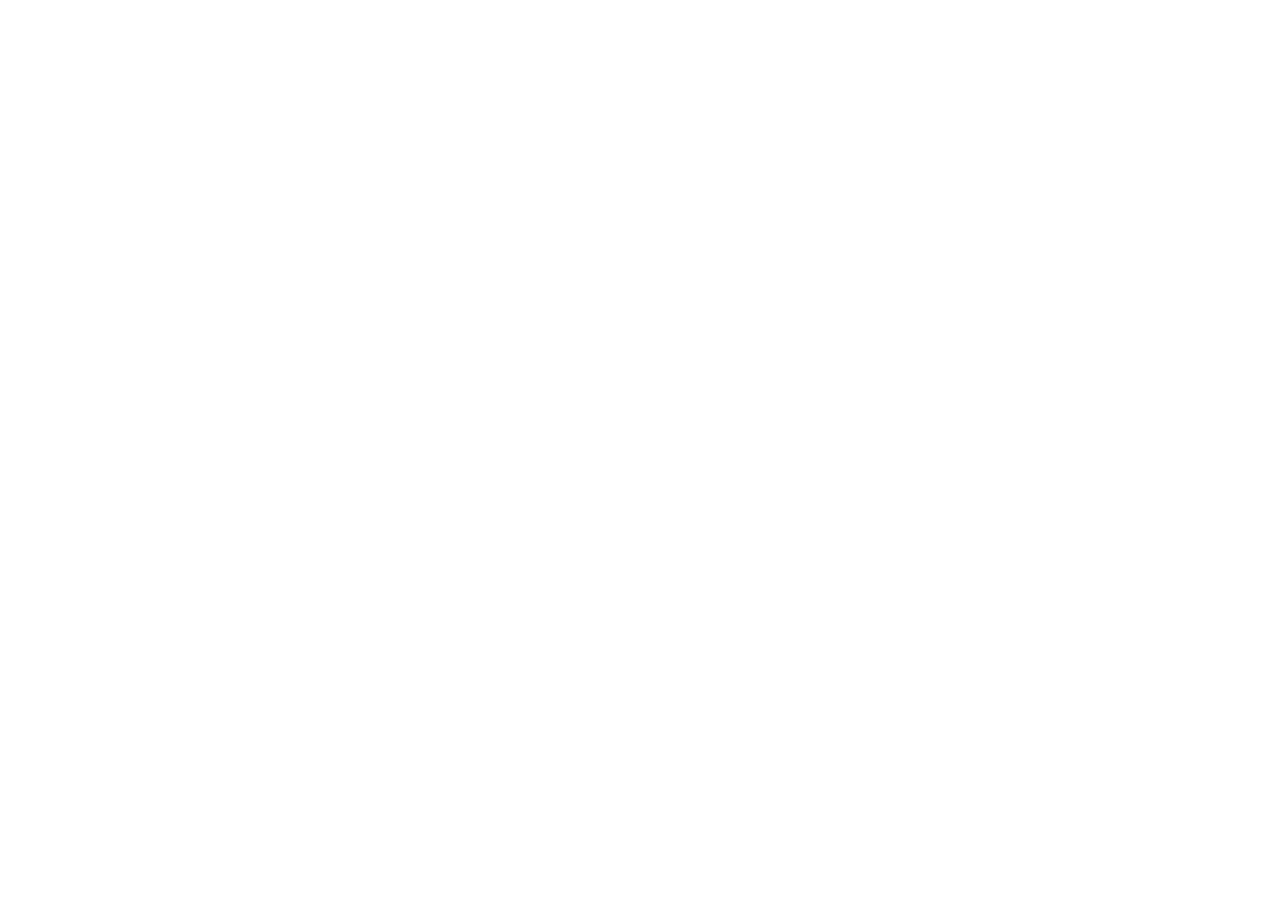
==== app.html @ 72060663 "feat: Cria o prejeto e define a dimensão do palco do jogo" ====
<!DOCTYPE html>
<html lang="pt-br">
<head>
    <meta charset="UTF-8">
    <meta name="viewport" content="width=device-width, initial-scale=1.0">
    <title>Document</title>
    <script src="jogo.js"></script>
</head>
<body onresize="ajustaTamanhoPalcoJogo()">
    
</body>
</html>
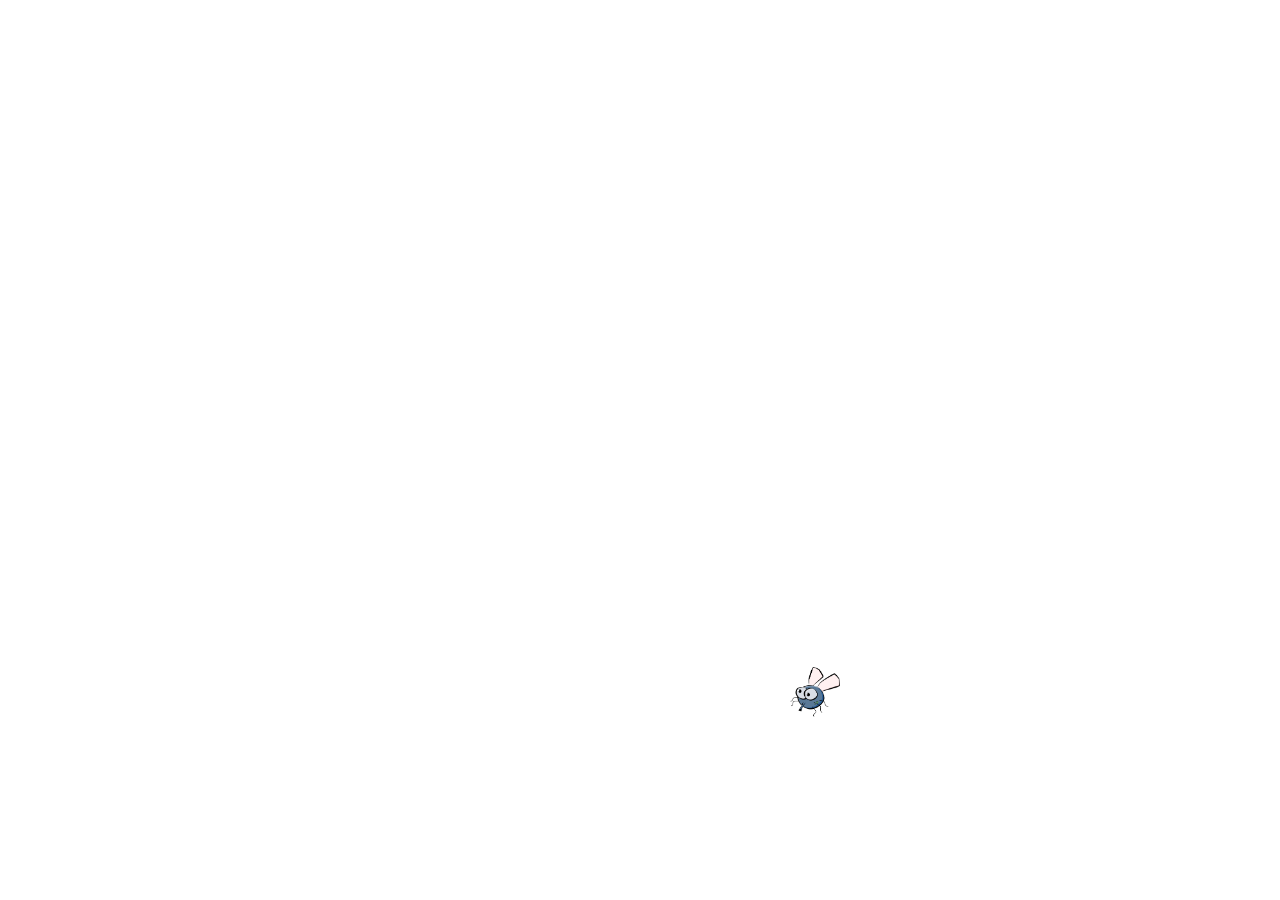
==== commit 7defbb92: "feat: adicionado função de posições randômicas" ====
--- a/app.html
+++ b/app.html
@@ -5,8 +5,14 @@
     <meta name="viewport" content="width=device-width, initial-scale=1.0">
     <title>Document</title>
     <script src="jogo.js"></script>
+    <link rel="stylesheet" href="estilo.css">
 </head>
 <body onresize="ajustaTamanhoPalcoJogo()">
     
+
+
+    <script>
+        posicaoRandomica()
+    </script>
 </body>
 </html>
--- a/estilo.css
+++ b/estilo.css
@@ -0,0 +1,4 @@
+.mosquito1{
+    width: 50px;
+    height: 50px;
+}
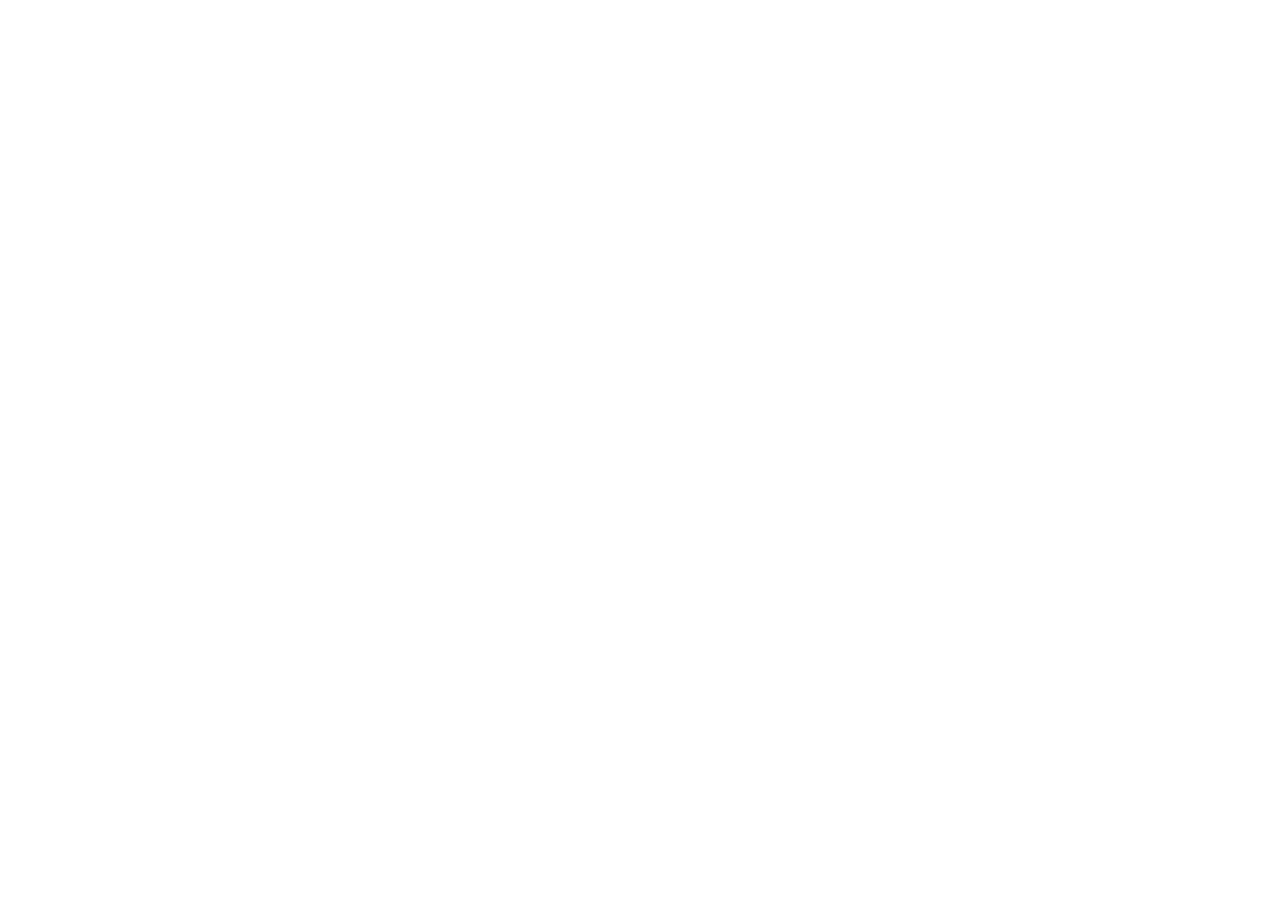
==== commit bd974730: "feat: adiciona função de remover/adicionar elemento no intervalo de tempo" ====
--- a/app.html
+++ b/app.html
@@ -12,7 +12,10 @@
 
 
     <script>
-        posicaoRandomica()
+      
+        setInterval(function(){
+           posicaoRandomica() 
+        }, 1000)
     </script>
 </body>
 </html>
--- a/estilo.css
+++ b/estilo.css
@@ -1,4 +1,18 @@
 .mosquito1{
     width: 50px;
     height: 50px;
+}
+.mosquito2{
+    width: 70px;
+    height: 70px;
+}
+.mosquito3{
+    width: 90px;
+    height: 90px;
+}
+.ladoA{
+    transform: scaleX(1);
+}
+.ladoB{
+    transform: scaleX(-1);
 }
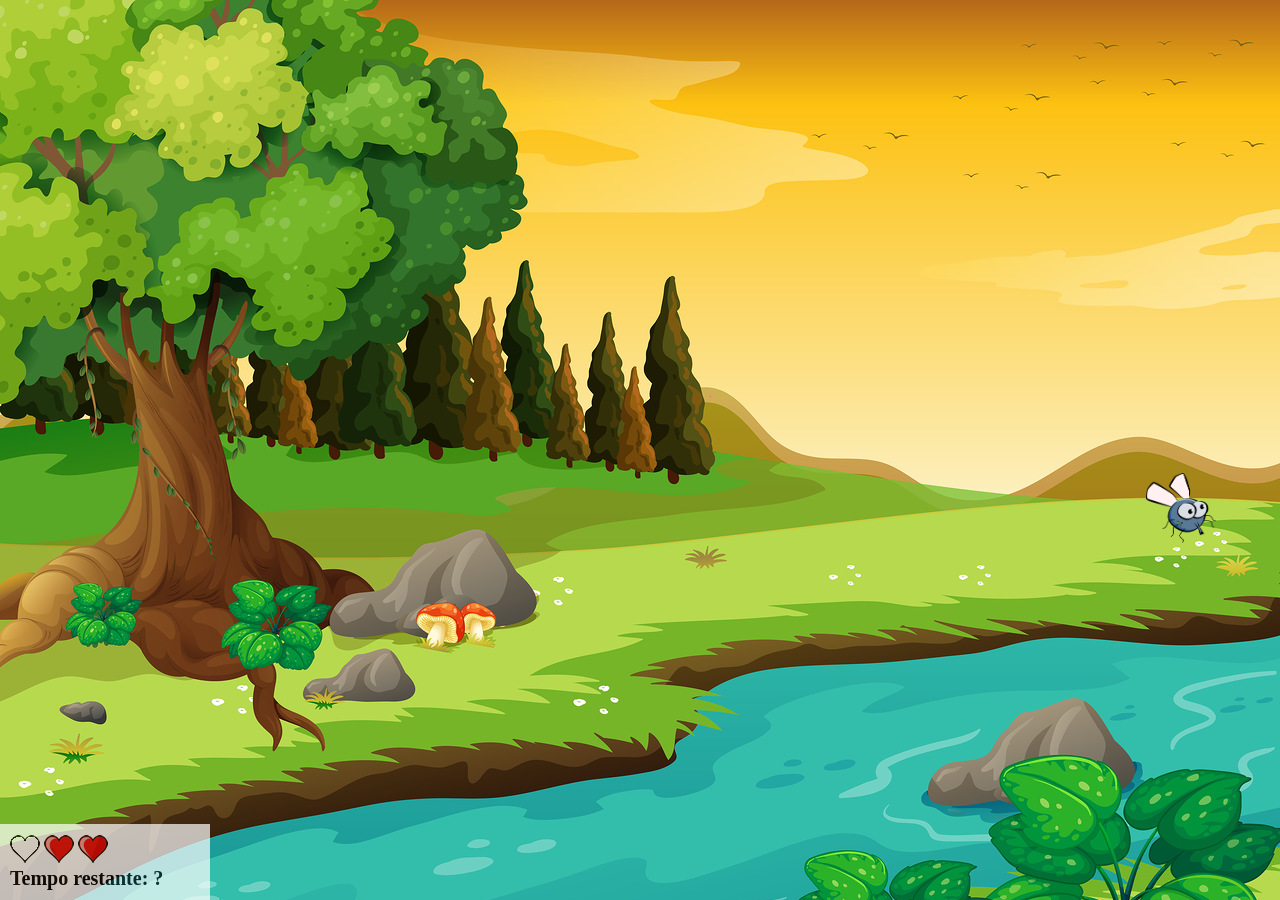
==== commit 669839c9: "feat: adiciona o cenário" ====
--- a/app.html
+++ b/app.html
@@ -9,7 +9,14 @@
 </head>
 <body onresize="ajustaTamanhoPalcoJogo()">
     
-
+    <div class="painel">
+        <div class="vidas">
+            <img src="imagens/coracao_vazio.png">
+            <img src="imagens/coracao_cheio.png">
+            <img src="imagens/coracao_cheio.png">
+        </div>
+        <div class="cronometro">Tempo restante: ?</div>
+    </div>
 
     <script>
       
--- a/estilo.css
+++ b/estilo.css
@@ -1,3 +1,8 @@
+body{
+    background-image: url(imagens/bg.jpg);
+    background-repeat: no-repeat;
+    background-size: 100%;
+}
 .mosquito1{
     width: 50px;
     height: 50px;
@@ -15,4 +20,22 @@
 }
 .ladoB{
     transform: scaleX(-1);
+}
+.painel{
+    position: absolute;
+    width:190px;
+    padding: 10px;
+    bottom:0px;
+    left: 0px;
+    border-top: solid 1px #fff;
+    background-color: #fff;
+    opacity: 0.7;
+}
+.vidas{
+    float: left;
+}
+.cronometro{
+    float: left;
+    font-size: 20px;
+    font-weight: bold;
 }
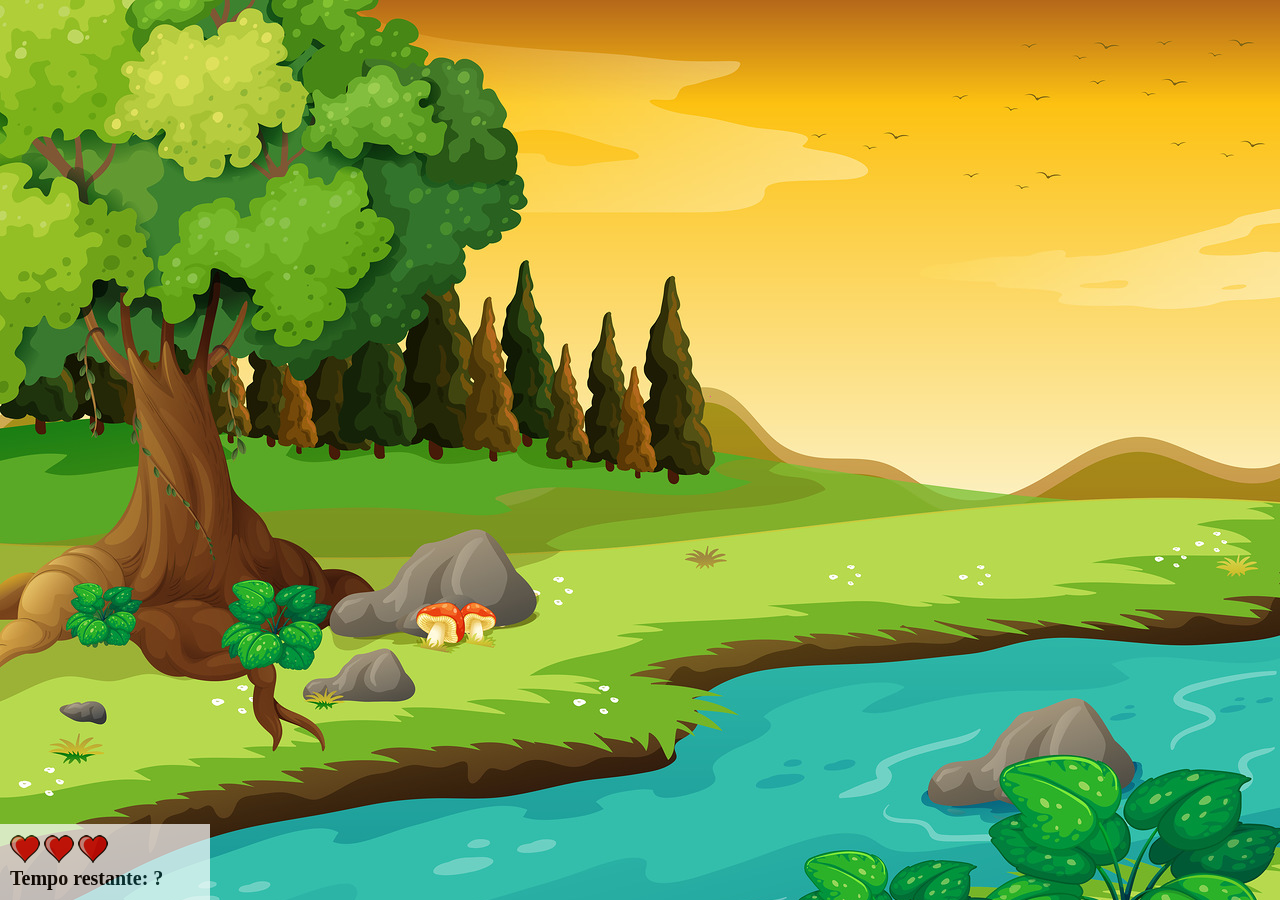
==== commit 7d9a7bf9: "feat: adiciona sistema de vidas e lógica de cliques no elemento" ====
--- a/app.html
+++ b/app.html
@@ -11,9 +11,9 @@
     
     <div class="painel">
         <div class="vidas">
-            <img src="imagens/coracao_vazio.png">
-            <img src="imagens/coracao_cheio.png">
-            <img src="imagens/coracao_cheio.png">
+            <img id="v1" src="imagens/coracao_cheio.png">
+            <img id="v2" src="imagens/coracao_cheio.png">
+            <img id="v3" src="imagens/coracao_cheio.png">
         </div>
         <div class="cronometro">Tempo restante: ?</div>
     </div>
@@ -22,7 +22,7 @@
       
         setInterval(function(){
            posicaoRandomica() 
-        }, 1000)
+        }, 2000)
     </script>
 </body>
 </html>
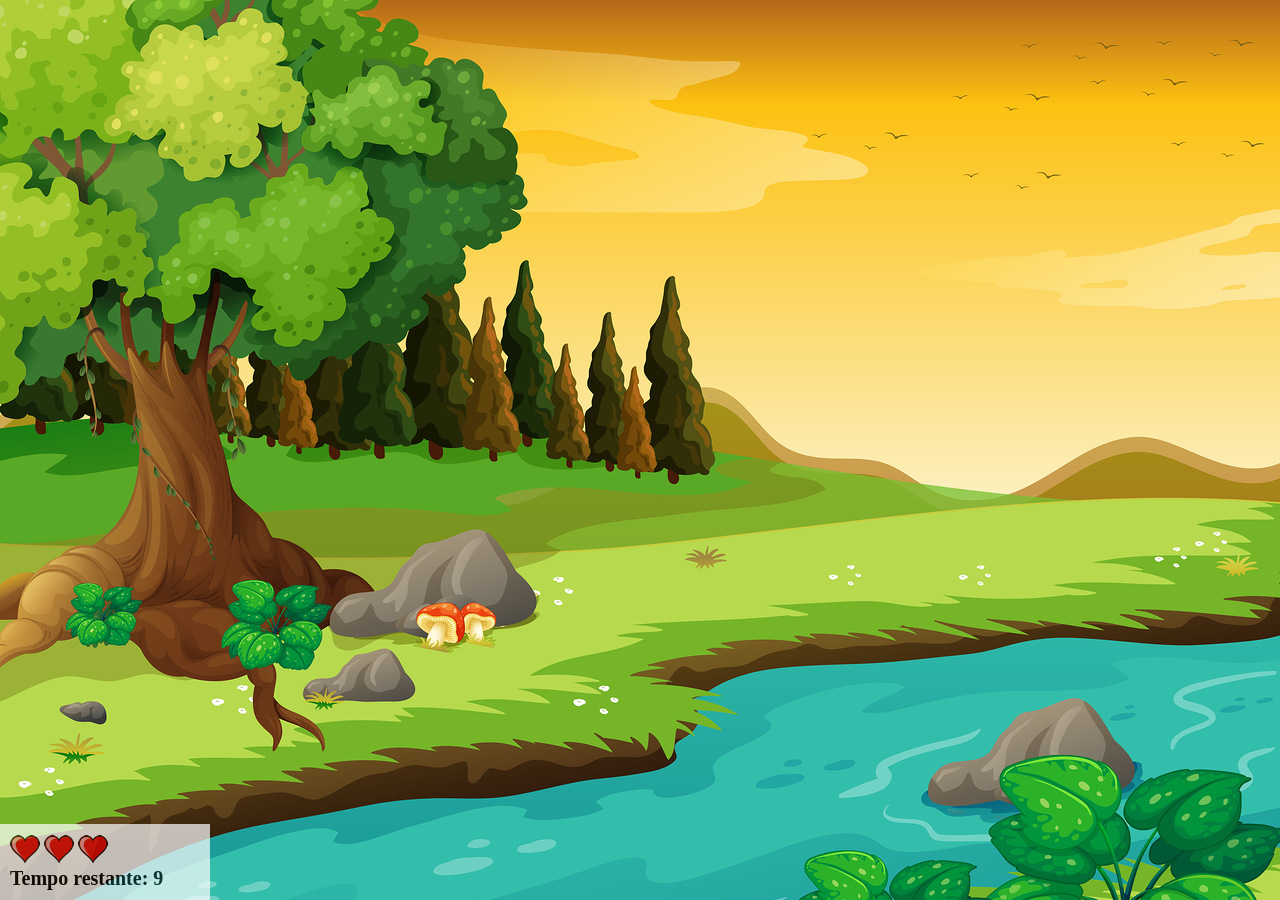
==== commit 9eae82b0: "feat: implementa o cronômetro do jogo" ====
--- a/app.html
+++ b/app.html
@@ -15,12 +15,12 @@
             <img id="v2" src="imagens/coracao_cheio.png">
             <img id="v3" src="imagens/coracao_cheio.png">
         </div>
-        <div class="cronometro">Tempo restante: ?</div>
+        <div class="cronometro">Tempo restante: <span id="cronometro"></span></div>
     </div>
 
     <script>
-      
-        setInterval(function(){
+        document.getElementById('cronometro').innerHTML = tempo
+        var criaMosquito = setInterval(function(){
            posicaoRandomica() 
         }, 2000)
     </script>
